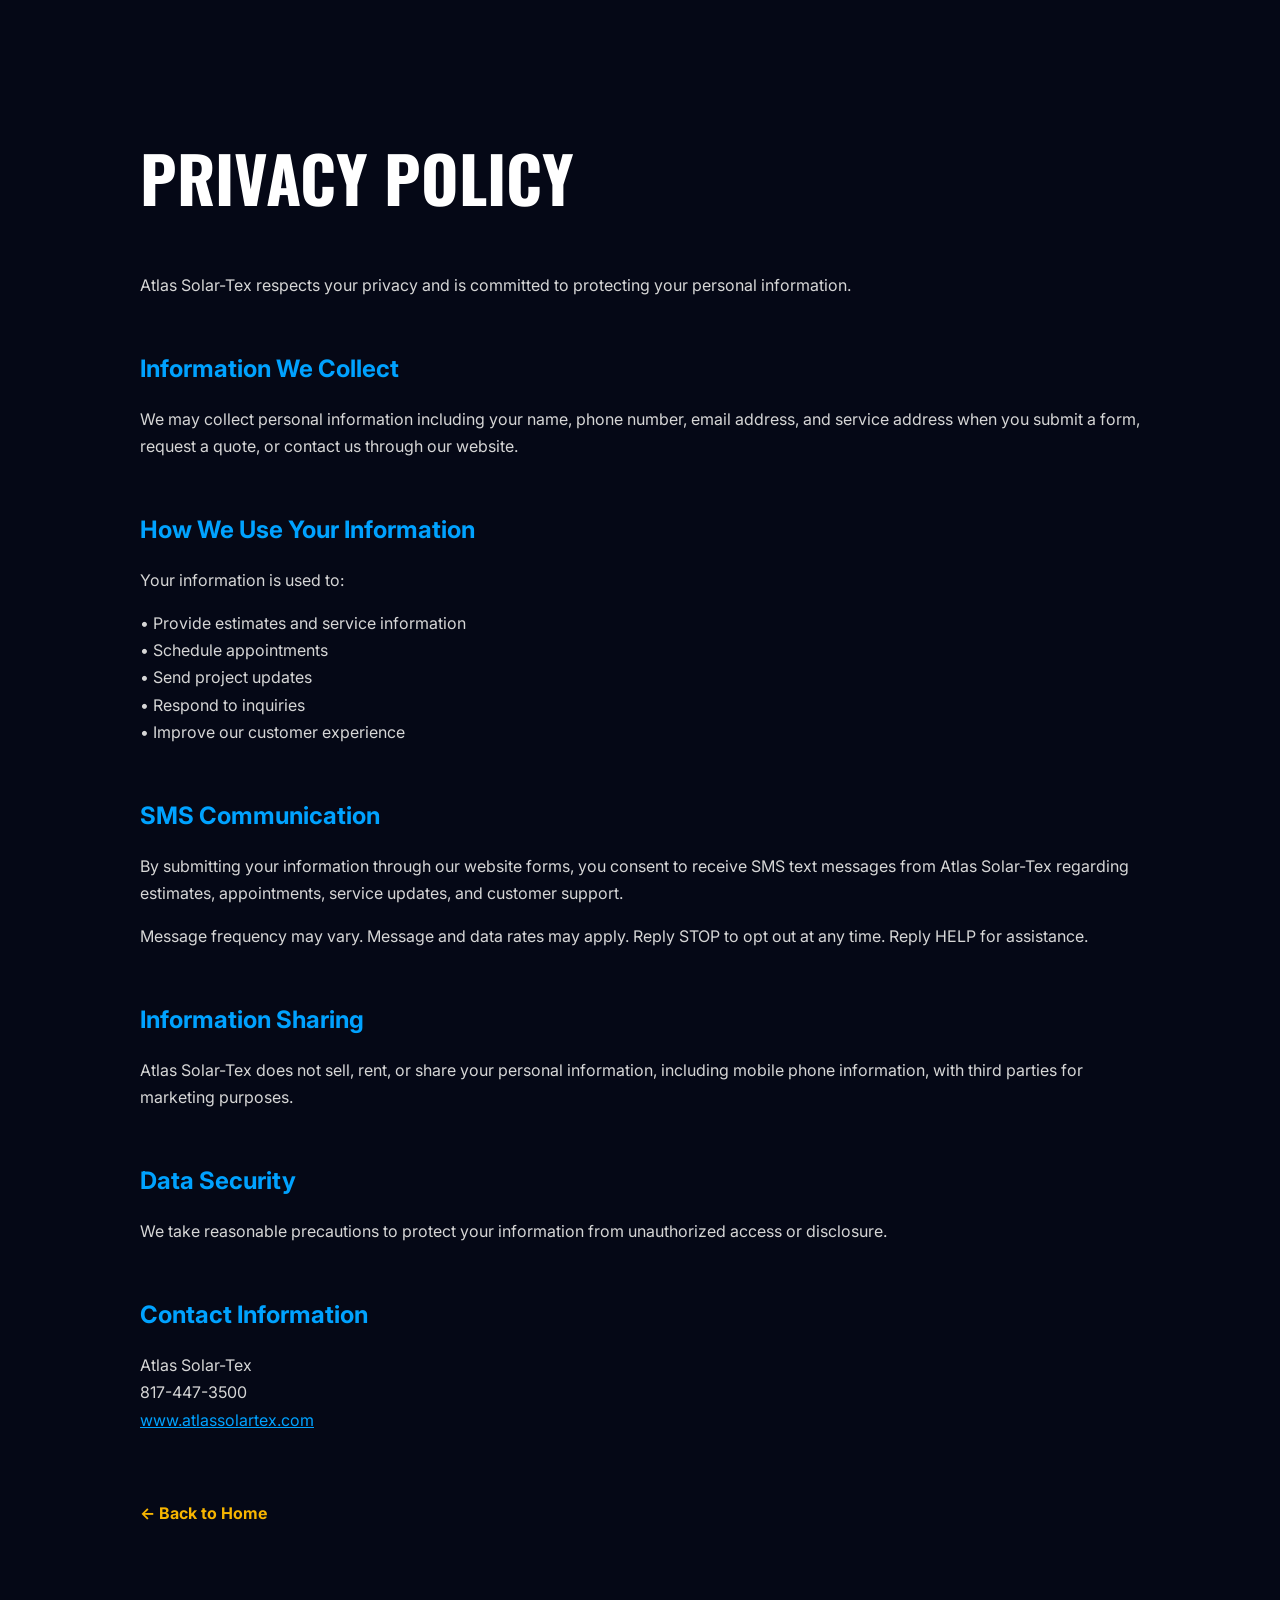
==== privacy-policy.html @ b84aac38 "Create privacy-policy.html" ====
<!DOCTYPE html>
<html lang="en">
<head>
<meta charset="UTF-8">
<meta name="viewport" content="width=device-width, initial-scale=1.0">
<title>Privacy Policy | Atlas Solar-Tex</title>

<link href="https://fonts.googleapis.com/css2?family=Oswald:wght@400;500;600;700&family=Inter:wght@400;500;600&display=swap" rel="stylesheet">

<style>

body{
    margin:0;
    background:#050816;
    color:white;
    font-family:'Inter',sans-serif;
    line-height:1.7;
}

.container{
    width:90%;
    max-width:1000px;
    margin:auto;
    padding:80px 0;
}

h1{
    font-family:'Oswald',sans-serif;
    font-size:4rem;
    text-transform:uppercase;
    margin-bottom:40px;
}

h2{
    color:#00a2ff;
    margin-top:50px;
    margin-bottom:15px;
    font-size:1.5rem;
}

p{
    color:#d6d6d6;
}

a{
    color:#00a2ff;
}

.back{
    display:inline-block;
    margin-top:50px;
    color:#f7b500;
    text-decoration:none;
    font-weight:700;
}

</style>
</head>

<body>

<div class="container">

<h1>Privacy Policy</h1>

<p>
Atlas Solar-Tex respects your privacy and is committed to protecting your personal information.
</p>

<h2>Information We Collect</h2>

<p>
We may collect personal information including your name, phone number, email address, and service address when you submit a form, request a quote, or contact us through our website.
</p>

<h2>How We Use Your Information</h2>

<p>
Your information is used to:
</p>

<p>
• Provide estimates and service information<br>
• Schedule appointments<br>
• Send project updates<br>
• Respond to inquiries<br>
• Improve our customer experience
</p>

<h2>SMS Communication</h2>

<p>
By submitting your information through our website forms, you consent to receive SMS text messages from Atlas Solar-Tex regarding estimates, appointments, service updates, and customer support.
</p>

<p>
Message frequency may vary. Message and data rates may apply. Reply STOP to opt out at any time. Reply HELP for assistance.
</p>

<h2>Information Sharing</h2>

<p>
Atlas Solar-Tex does not sell, rent, or share your personal information, including mobile phone information, with third parties for marketing purposes.
</p>

<h2>Data Security</h2>

<p>
We take reasonable precautions to protect your information from unauthorized access or disclosure.
</p>

<h2>Contact Information</h2>

<p>
Atlas Solar-Tex<br>
817-447-3500<br>
<a href="https://www.atlassolartex.com">www.atlassolartex.com</a>
</p>

<a class="back" href="index.html">← Back to Home</a>

</div>

</body>
</html>
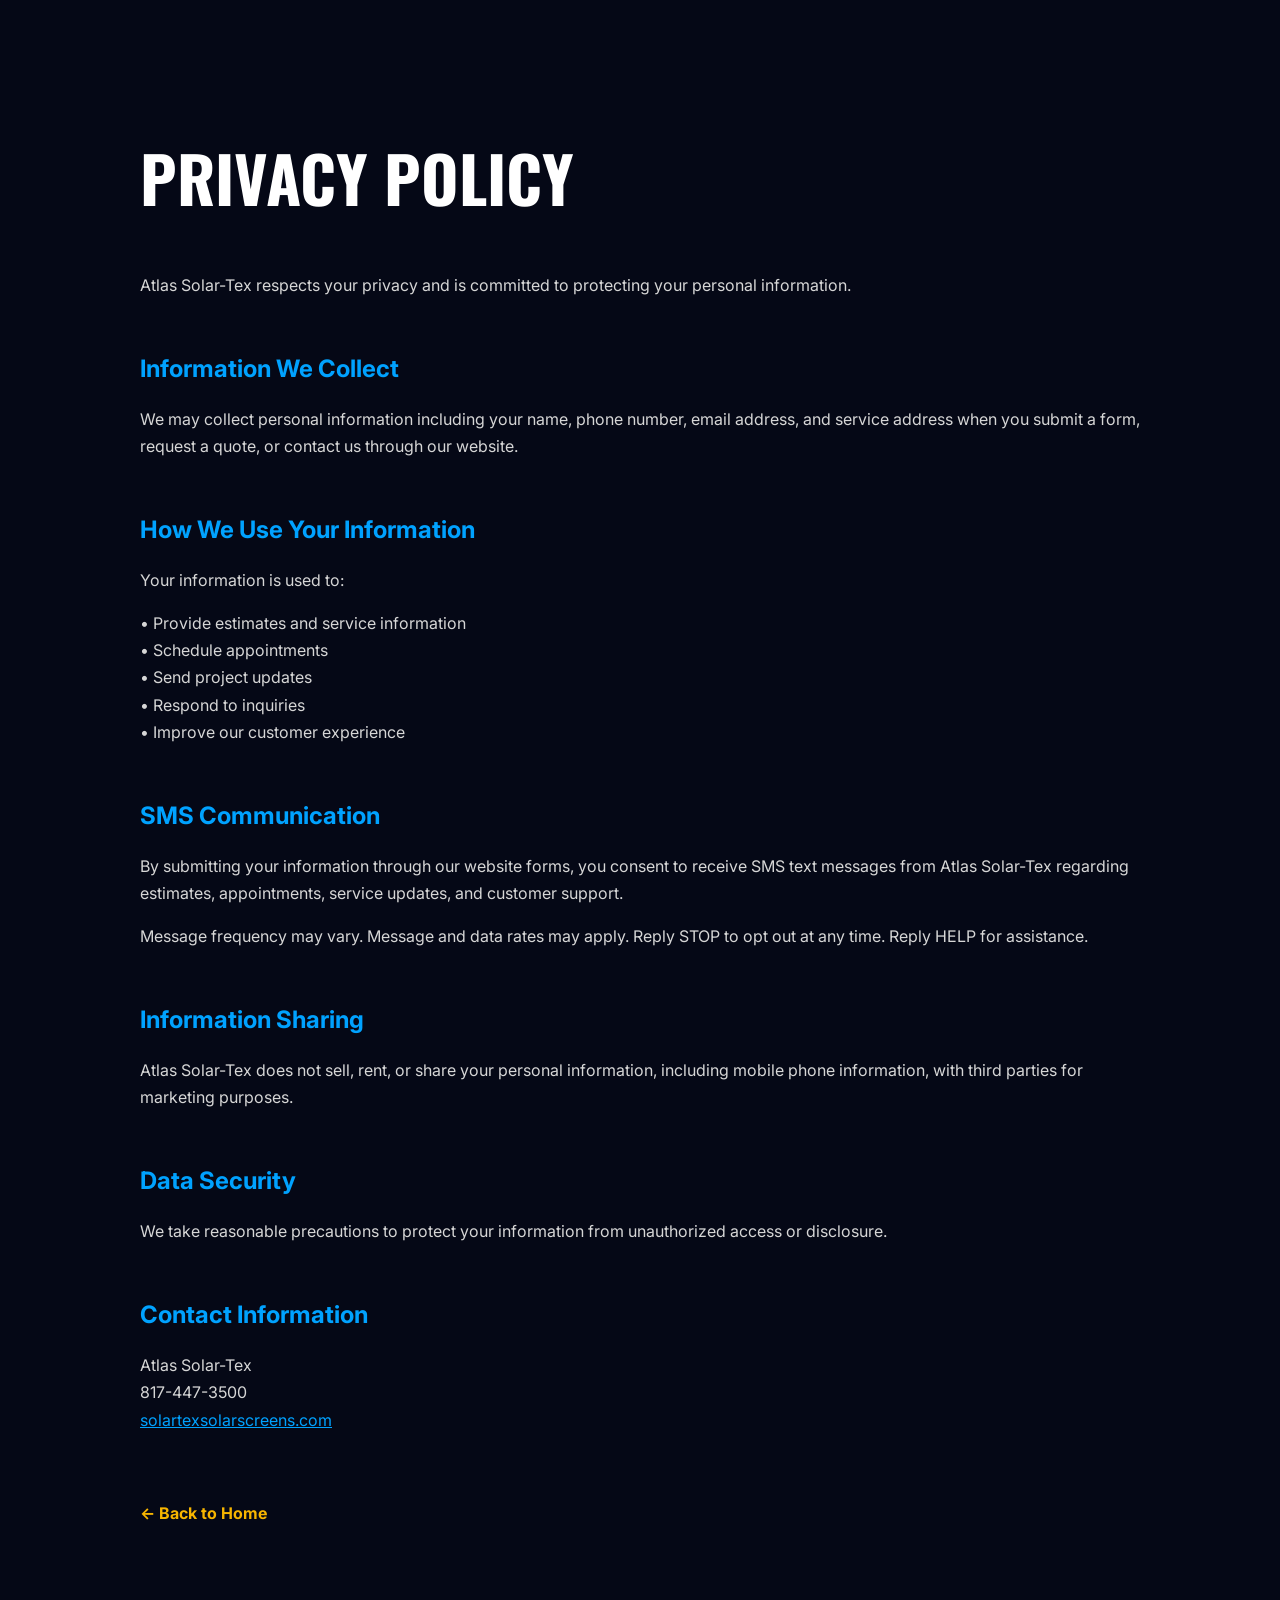
==== commit 5b8003ae: "Update privacy-policy.html" ====
--- a/privacy-policy.html
+++ b/privacy-policy.html
@@ -114,7 +114,7 @@
 <p>
 Atlas Solar-Tex<br>
 817-447-3500<br>
-<a href="https://www.atlassolartex.com">www.atlassolartex.com</a>
+<a href="https://solartexsolarscreens.com">solartexsolarscreens.com</a>
 </p>
 
 <a class="back" href="index.html">← Back to Home</a>
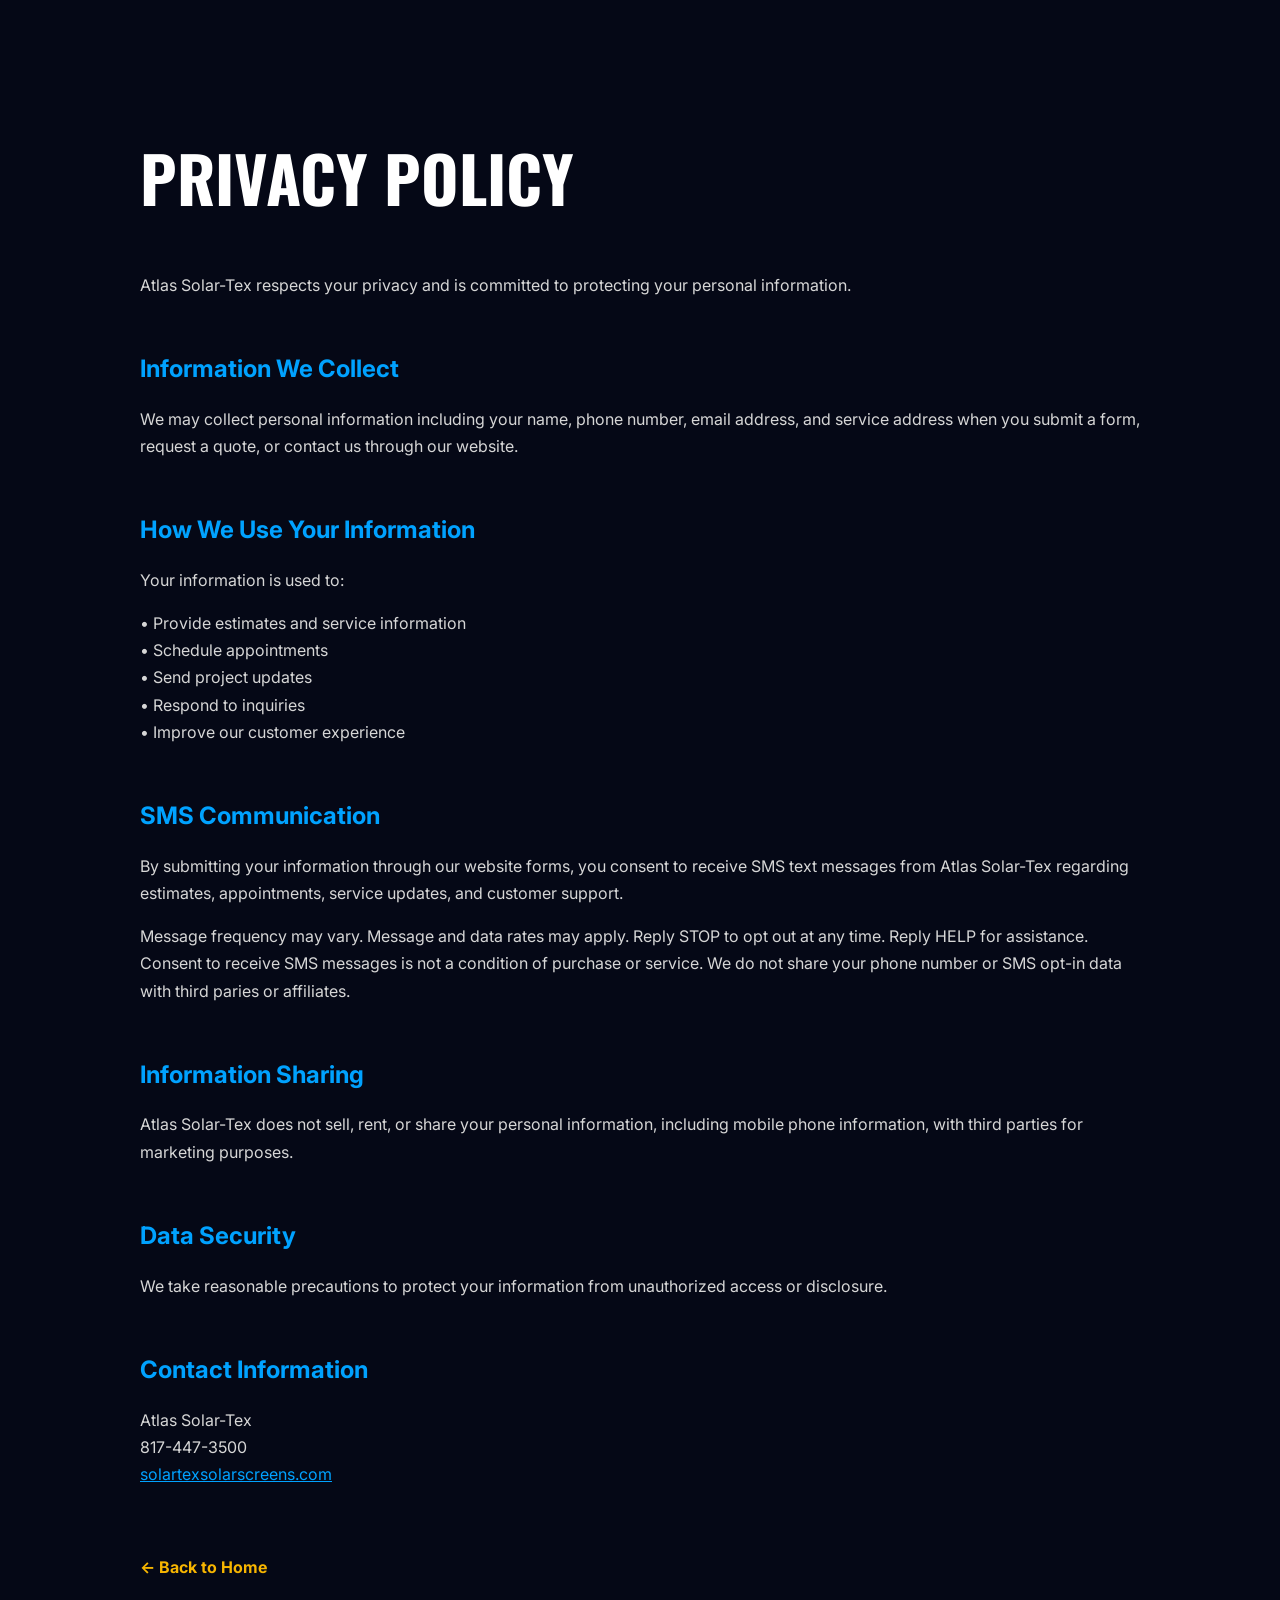
==== commit e181e3ec: "Update privacy-policy.html" ====
--- a/privacy-policy.html
+++ b/privacy-policy.html
@@ -94,7 +94,8 @@
 </p>
 
 <p>
-Message frequency may vary. Message and data rates may apply. Reply STOP to opt out at any time. Reply HELP for assistance.
+Message frequency may vary. Message and data rates may apply. Reply STOP to opt out at any time. Reply HELP for assistance. Consent to receive SMS messages is not a condition of purchase or service.
+We do not share your phone number or SMS opt-in data with third paries or affiliates.
 </p>
 
 <h2>Information Sharing</h2>
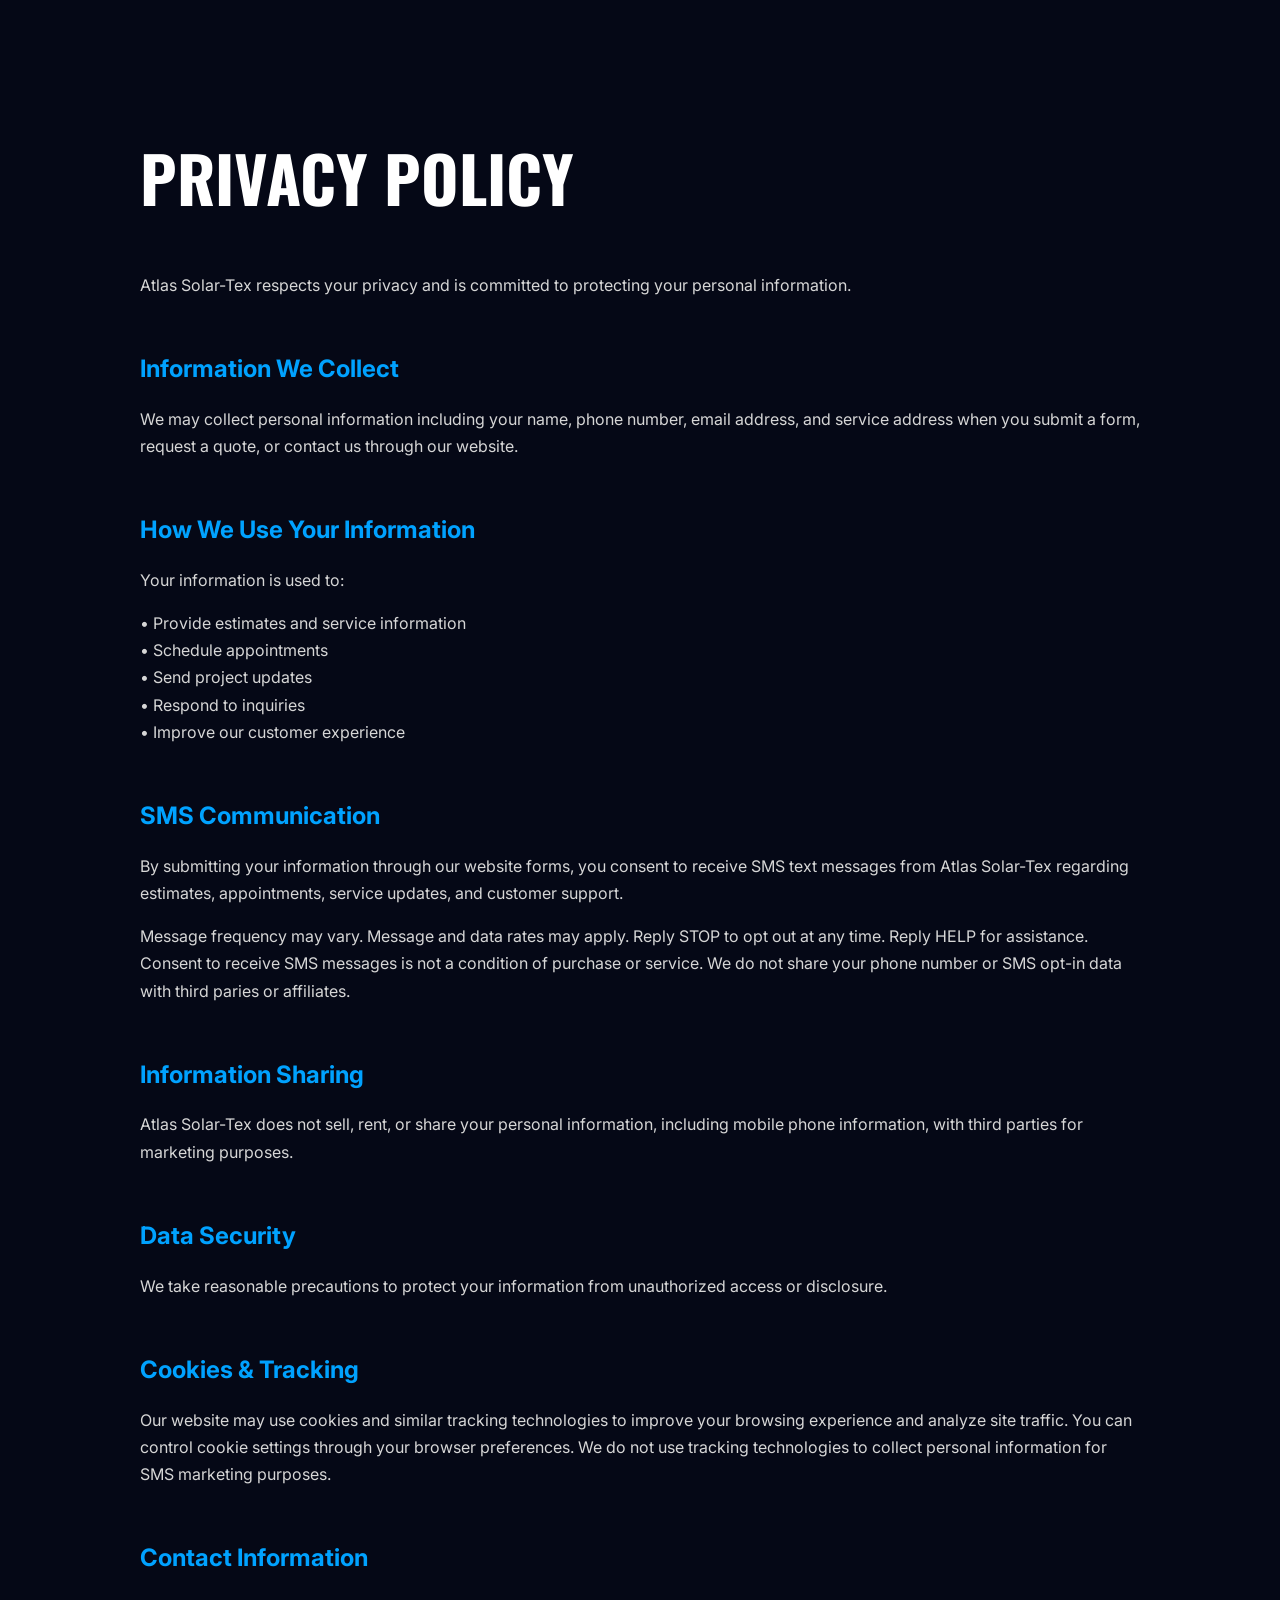
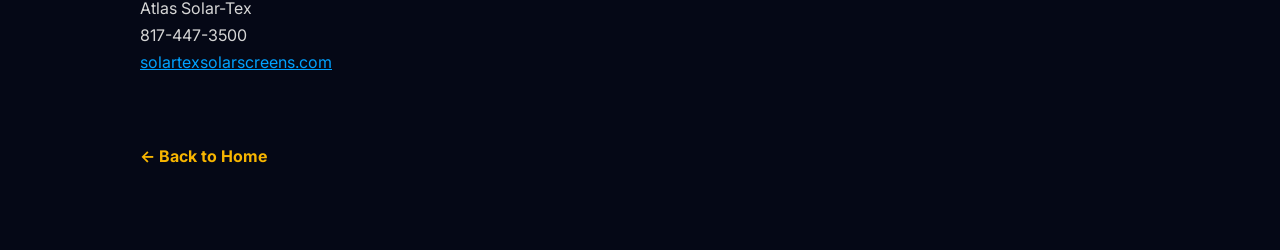
==== commit cf315173: "Update privacy-policy.html" ====
--- a/privacy-policy.html
+++ b/privacy-policy.html
@@ -110,6 +110,13 @@
 We take reasonable precautions to protect your information from unauthorized access or disclosure.
 </p>
 
+<h2>Cookies & Tracking</h2>
+<p>Our website may use cookies and similar tracking technologies 
+to improve your browsing experience and analyze site traffic. 
+You can control cookie settings through your browser preferences. 
+We do not use tracking technologies to collect personal information 
+for SMS marketing purposes.</p>
+
 <h2>Contact Information</h2>
 
 <p>
